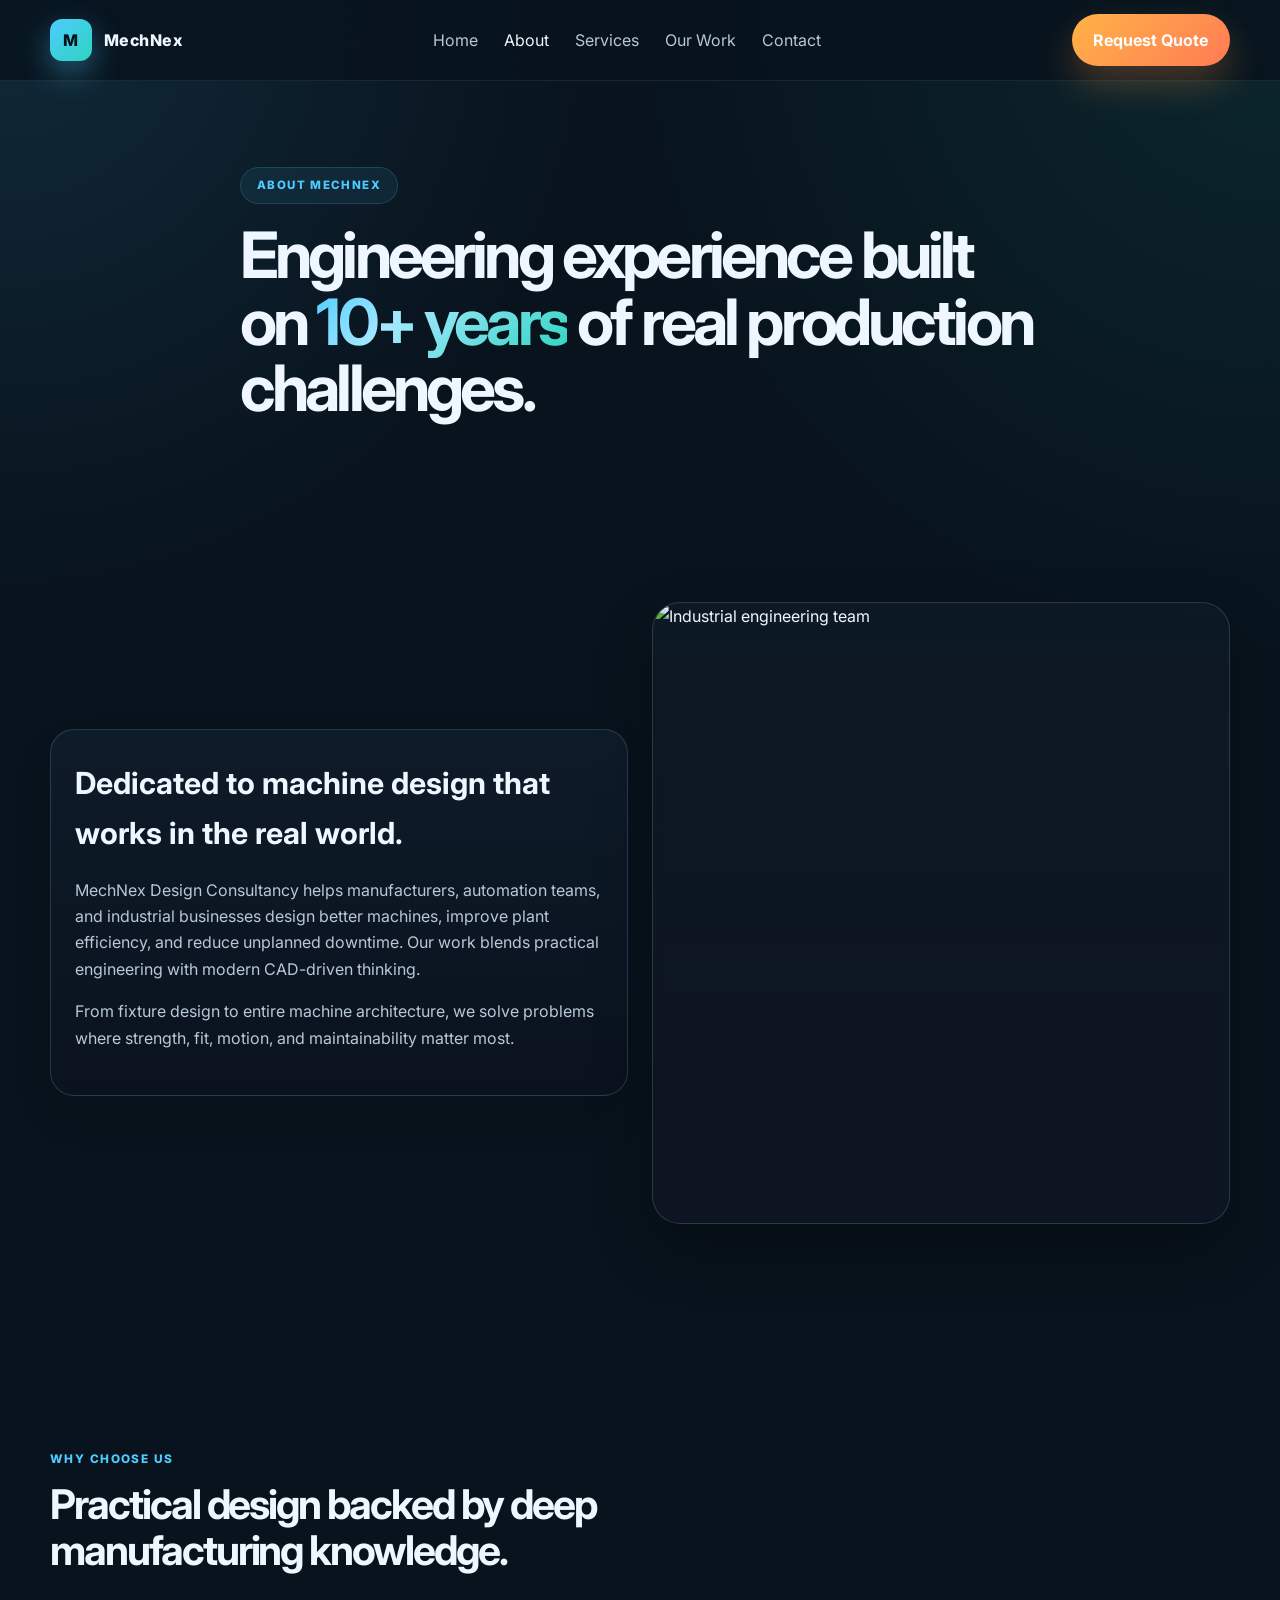
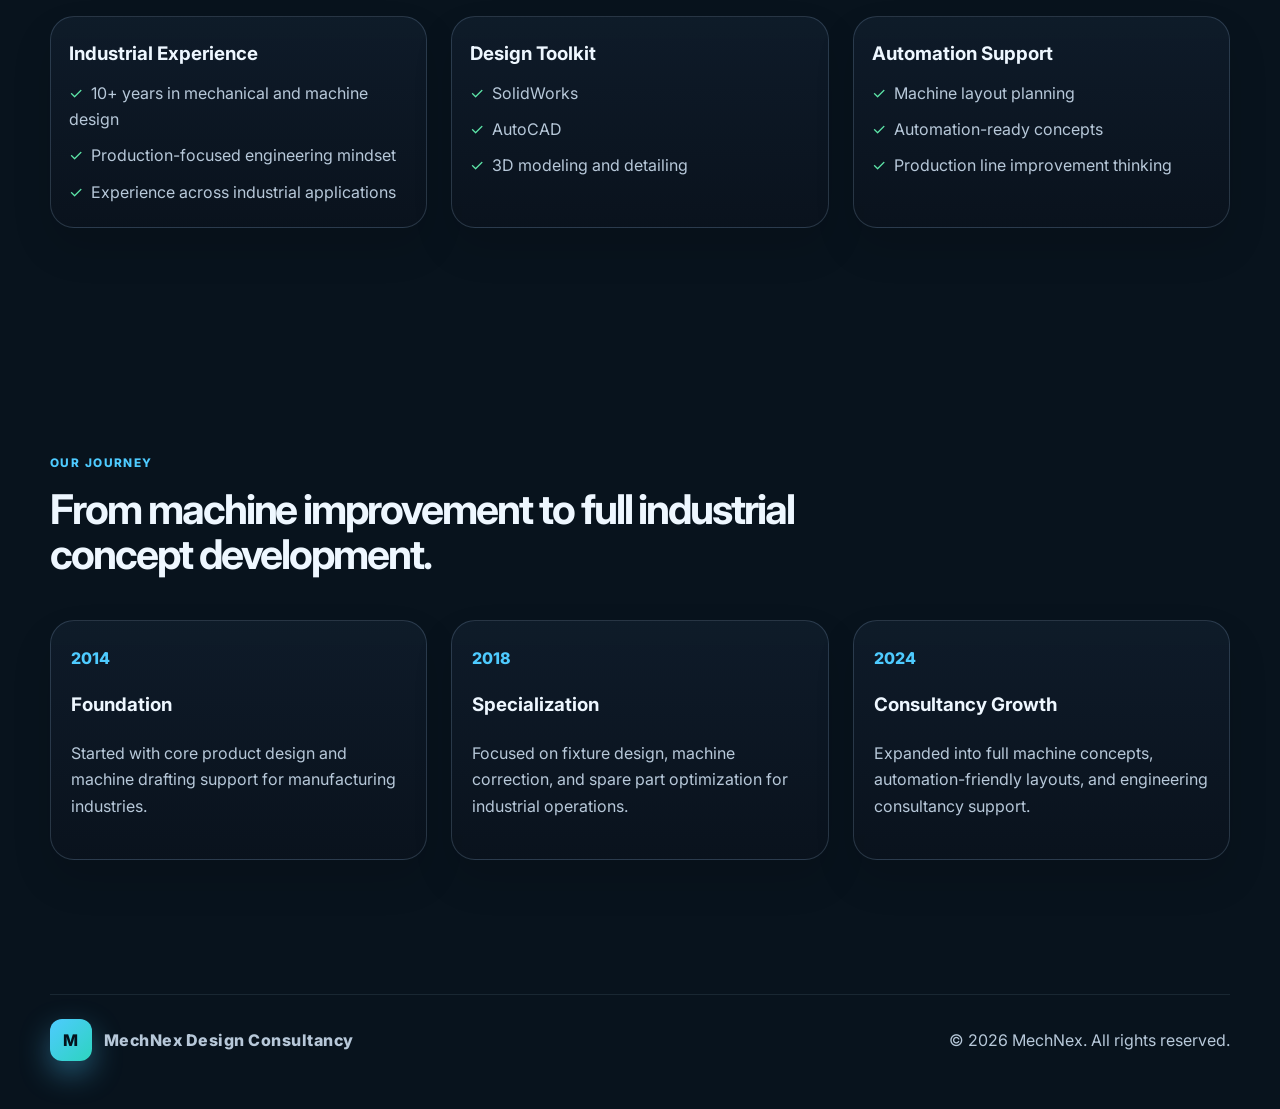
==== about.html @ a7bc13c5 "initial website" ====
<!DOCTYPE html>
<html lang="en">
  <head>
    <meta charset="UTF-8" />
    <meta name="viewport" content="width=device-width, initial-scale=1.0" />
    <title>About | MechNex Design Consultancy</title>
    <meta name="description" content="Learn more about MechNex Design Consultancy, our 10+ years of experience, and our machine design expertise." />
    <link rel="preconnect" href="https://fonts.googleapis.com" />
    <link rel="preconnect" href="https://fonts.gstatic.com" crossorigin />
    <link href="https://fonts.googleapis.com/css2?family=Inter:wght@400;500;600;700;800;900&display=swap" rel="stylesheet" />
    <link rel="stylesheet" href="style.css" />
  </head>
  <body>
    <header class="topbar">
      <div class="container navbar">
        <a href="index.html" class="brand" aria-label="MechNex home">
          <span class="brand-mark">M</span>
          <span>MechNex</span>
        </a>

        <button class="mobile-toggle" aria-label="Toggle menu">☰</button>

        <nav aria-label="Main navigation">
          <ul class="nav-links">
            <li><a href="index.html">Home</a></li>
            <li><a href="about.html" class="active">About</a></li>
            <li><a href="services.html">Services</a></li>
            <li><a href="work.html">Our Work</a></li>
            <li><a href="contact.html">Contact</a></li>
          </ul>
        </nav>

        <a href="contact.html" class="nav-btn">Request Quote</a>
      </div>
    </header>

    <main>
      <section class="page-hero">
        <div class="container page-title reveal">
          <span class="eyebrow">About MechNex</span>
          <h1>Engineering experience built on <span class="gradient-text">10+ years</span> of real production challenges.</h1>
        </div>
      </section>

      <section class="section">
        <div class="container about-grid reveal">
          <div class="about-card">
            <h3>Dedicated to machine design that works in the real world.</h3>
            <p>
              MechNex Design Consultancy helps manufacturers, automation teams, and industrial businesses design better machines,
              improve plant efficiency, and reduce unplanned downtime. Our work blends practical engineering with modern CAD-driven thinking.
            </p>
            <p>
              From fixture design to entire machine architecture, we solve problems where strength, fit, motion, and maintainability matter most.
            </p>
          </div>

          <div class="image-frame">
            <img src="https://images.unsplash.com/photo-1581092580497-e0d23cbdf1dc?auto=format&fit=crop&w=1200&q=80" alt="Industrial engineering team" />
          </div>
        </div>
      </section>

      <section class="section">
        <div class="container">
          <div class="section-head reveal">
            <span class="section-kicker">Why Choose Us</span>
            <h2>Practical design backed by deep manufacturing knowledge.</h2>
          </div>

          <div class="value-grid reveal">
            <div class="value-card">
              <h3>Industrial Experience</h3>
              <ul class="value-list">
                <li>10+ years in mechanical and machine design</li>
                <li>Production-focused engineering mindset</li>
                <li>Experience across industrial applications</li>
              </ul>
            </div>

            <div class="value-card">
              <h3>Design Toolkit</h3>
              <ul class="value-list">
                <li>SolidWorks</li>
                <li>AutoCAD</li>
                <li>3D modeling and detailing</li>
              </ul>
            </div>

            <div class="value-card">
              <h3>Automation Support</h3>
              <ul class="value-list">
                <li>Machine layout planning</li>
                <li>Automation-ready concepts</li>
                <li>Production line improvement thinking</li>
              </ul>
            </div>
          </div>
        </div>
      </section>

      <section class="section">
        <div class="container">
          <div class="section-head reveal">
            <span class="section-kicker">Our Journey</span>
            <h2>From machine improvement to full industrial concept development.</h2>
          </div>

          <div class="timeline-grid reveal">
            <div class="timeline-item">
              <div class="timeline-year">2014</div>
              <h3>Foundation</h3>
              <p>Started with core product design and machine drafting support for manufacturing industries.</p>
            </div>

            <div class="timeline-item">
              <div class="timeline-year">2018</div>
              <h3>Specialization</h3>
              <p>Focused on fixture design, machine correction, and spare part optimization for industrial operations.</p>
            </div>

            <div class="timeline-item">
              <div class="timeline-year">2024</div>
              <h3>Consultancy Growth</h3>
              <p>Expanded into full machine concepts, automation-friendly layouts, and engineering consultancy support.</p>
            </div>
          </div>
        </div>
      </section>
    </main>

    <footer>
      <div class="container footer-row">
        <div class="brand">
          <span class="brand-mark">M</span>
          <span>MechNex Design Consultancy</span>
        </div>
        <div>© <span id="year"></span> MechNex. All rights reserved.</div>
      </div>
    </footer>

    <script src="script.js"></script>
  </body>
</html>
---- style.css ----
:root {
  --bg: #08131d;
  --bg-2: #0d1a29;
  --panel: #0f2236;
  --panel-soft: #10263d;
  --card: rgba(15, 29, 42, 0.9);
  --white: #eef7ff;
  --muted: #b7c8d9;
  --line: rgba(146, 176, 207, 0.22);
  --primary: #4ecbff;
  --primary-2: #2dd4bf;
  --accent: #ffb347;
  --accent-2: #ff7b54;
  --success: #5ee7a9;
  --shadow: 0 26px 60px rgba(0, 0, 0, 0.30);
}

* { box-sizing: border-box; }

html { scroll-behavior: smooth; }

body {
  margin: 0;
  font-family: "Inter", sans-serif;
  background:
    radial-gradient(circle at left top, rgba(78, 203, 255, 0.12), transparent 20%),
    radial-gradient(circle at right top, rgba(45, 212, 191, 0.10), transparent 22%),
    var(--bg);
  color: var(--white);
  line-height: 1.65;
}

a { text-decoration: none; color: inherit; }
img { display: block; max-width: 100%; }
button, input, textarea, select { font: inherit; }

.container {
  width: min(1180px, calc(100% - 30px));
  margin: 0 auto;
}

.topbar {
  position: sticky;
  top: 0;
  z-index: 100;
  background: rgba(8, 19, 29, 0.82);
  backdrop-filter: blur(18px);
  border-bottom: 1px solid rgba(158, 178, 205, 0.12);
}

.navbar {
  display: flex;
  align-items: center;
  justify-content: space-between;
  min-height: 80px;
  gap: 20px;
}

.brand {
  display: flex;
  align-items: center;
  gap: 12px;
  font-weight: 800;
  letter-spacing: 0.03em;
}

.brand-mark {
  width: 42px;
  height: 42px;
  border-radius: 12px;
  display: grid;
  place-items: center;
  background: linear-gradient(135deg, var(--primary), var(--primary-2));
  color: #04131d;
  box-shadow: 0 12px 30px rgba(78, 203, 255, 0.38);
}

.nav-links {
  display: flex;
  align-items: center;
  gap: 26px;
  list-style: none;
  margin: 0;
  padding: 0;
  color: var(--muted);
}

.nav-links a {
  transition: color 0.2s ease;
}

.nav-links a:hover,
.nav-links a.active {
  color: var(--white);
}

.nav-btn,
.primary-btn,
.secondary-btn,
.small-btn,
.submit-btn {
  display: inline-flex;
  align-items: center;
  justify-content: center;
  gap: 8px;
  border-radius: 999px;
  font-weight: 700;
  transition: transform 0.2s ease, box-shadow 0.2s ease;
}

.nav-btn,
.primary-btn {
  background: linear-gradient(135deg, var(--accent), var(--accent-2));
  color: #fff;
  padding: 0.82rem 1.35rem;
  box-shadow: 0 18px 36px rgba(255, 149, 71, 0.26);
}

.secondary-btn,
.small-btn {
  background: rgba(255, 255, 255, 0.03);
  border: 1px solid rgba(146, 176, 207, 0.22);
  color: var(--white);
  padding: 0.82rem 1.35rem;
}

.primary-btn:hover, .secondary-btn:hover, .small-btn:hover, .nav-btn:hover, .submit-btn:hover {
  transform: translateY(-2px);
}

.mobile-toggle {
  display: none;
  background: transparent;
  border: 1px solid var(--line);
  color: var(--white);
  width: 42px;
  height: 42px;
  border-radius: 10px;
  cursor: pointer;
}

.section {
  padding: 110px 0;
}

.hero {
  padding: 90px 0 80px;
}

.hero-grid {
  display: grid;
  grid-template-columns: 1.1fr 0.9fr;
  align-items: center;
  gap: 42px;
}

.eyebrow {
  display: inline-flex;
  align-items: center;
  padding: 8px 16px;
  border-radius: 999px;
  color: var(--primary);
  background: rgba(78, 203, 255, 0.08);
  border: 1px solid rgba(78, 203, 255, 0.18);
  font-size: 0.72rem;
  letter-spacing: 0.12em;
  font-weight: 800;
  text-transform: uppercase;
}

h1 {
  margin: 18px 0 20px;
  font-size: clamp(2.8rem, 5vw, 5.1rem);
  line-height: 1.04;
  letter-spacing: -0.06em;
}

.gradient-text {
  background: linear-gradient(135deg, var(--primary), #a3e8ff 35%, var(--primary-2));
  -webkit-background-clip: text;
  background-clip: text;
  color: transparent;
}

.hero-copy p,
.section-head p,
.service-card p,
.feature-card p,
.info-card p,
.project-card p,
.process-card p,
.contact-item span,
.contact-item a,
.stat-card span,
.blog-card p,
.check-list li,
.list-card li,
.timeline-item p,
.about-card p,
.capability-item p,
.value-list li {
  color: var(--muted);
}

.hero-actions {
  display: flex;
  flex-wrap: wrap;
  gap: 14px;
  margin-top: 28px;
}

.hero-meta {
  display: flex;
  flex-wrap: wrap;
  gap: 28px;
  margin-top: 32px;
}

.meta-item strong {
  display: block;
  color: var(--white);
  font-size: 1.3rem;
  margin-bottom: 5px;
}

.hero-visual {
  position: relative;
}

.image-frame {
  position: relative;
  overflow: hidden;
  border: 1px solid var(--line);
  border-radius: 28px;
  background: linear-gradient(180deg, rgba(18, 30, 42, 0.5), rgba(15, 21, 35, 0.8));
  box-shadow: var(--shadow);
}

.image-frame img {
  width: 100%;
  min-height: 620px;
  object-fit: cover;
}

.floating-badge {
  position: absolute;
  padding: 16px 18px;
  background: rgba(15, 27, 38, 0.9);
  border: 1px solid rgba(146, 176, 207, 0.18);
  border-radius: 18px;
  box-shadow: var(--shadow);
  backdrop-filter: blur(16px);
}

.floating-badge.one {
  left: -24px;
  bottom: 35px;
}

.floating-badge.two {
  top: 28px;
  right: -18px;
}

.floating-badge strong {
  display: block;
  margin-bottom: 4px;
  font-size: 1.12rem;
}

.tag-list {
  display: flex;
  flex-wrap: wrap;
  gap: 8px;
  margin-top: 10px;
}

.tag-list span {
  border: 1px solid rgba(78, 203, 255, 0.18);
  background: rgba(78, 203, 255, 0.06);
  color: var(--primary);
  padding: 6px 9px;
  border-radius: 999px;
  font-size: 0.7rem;
  font-weight: 700;
}

.section-head {
  max-width: 760px;
  margin-bottom: 42px;
}

.section-kicker {
  color: var(--primary);
  font-size: 0.74rem;
  font-weight: 800;
  letter-spacing: 0.12em;
  text-transform: uppercase;
}

h2 {
  margin: 12px 0 0;
  font-size: clamp(2.05rem, 3.2vw, 3.1rem);
  line-height: 1.12;
  letter-spacing: -0.05em;
}

.service-grid,
.project-grid,
.stats-grid,
.capability-grid,
.process-grid,
.value-grid,
.contact-grid,
.about-grid,
.timeline-grid,
.blog-grid {
  display: grid;
  gap: 24px;
}

.service-grid {
  grid-template-columns: repeat(3, minmax(0, 1fr));
}

.service-card,
.feature-card,
.project-card,
.stat-card,
.process-card,
.about-card,
.blog-card,
.info-card,
.value-card,
.capability-item,
.contact-card,
.contact-form,
.timeline-item {
  background: linear-gradient(180deg, rgba(15, 28, 42, 0.95), rgba(10, 19, 29, 0.97));
  border: 1px solid var(--line);
  border-radius: 24px;
  box-shadow: 0 20px 40px rgba(1, 5, 12, 0.12);
}

.service-card {
  padding: 28px 24px;
  position: relative;
  overflow: hidden;
}

.service-card::before {
  content: "";
  position: absolute;
  inset: 0 0 auto 0;
  height: 2px;
  background: linear-gradient(90deg, var(--primary), transparent);
}

.service-icon {
  width: 60px;
  height: 60px;
  border-radius: 16px;
  display: grid;
  place-items: center;
  margin-bottom: 18px;
  background: linear-gradient(135deg, rgba(78, 203, 255, 0.14), rgba(45, 212, 191, 0.12));
  border: 1px solid rgba(78, 203, 255, 0.18);
  font-size: 1.5rem;
}

.service-card h3 {
  margin: 0 0 12px;
  font-size: 1.55rem;
}

.service-card ul,
.list-card,
.value-list,
.contact-list,
.check-list {
  list-style: none;
  padding: 0;
  margin: 0;
  display: grid;
  gap: 10px;
}

.service-card li::before,
.list-card li::before,
.value-list li::before,
.check-list li::before {
  content: "✓";
  margin-right: 8px;
  color: var(--success);
}

.capability-band {
  margin-top: 30px;
  border: 1px solid var(--line);
  border-radius: 26px;
  background: linear-gradient(135deg, rgba(19, 35, 52, 0.9), rgba(13, 23, 38, 0.9));
  padding: 28px;
}

.capability-inner {
  display: flex;
  justify-content: space-between;
  align-items: center;
  gap: 20px;
  flex-wrap: wrap;
}

.capability-inner p {
  max-width: 720px;
  margin: 0;
  color: var(--muted);
}

.project-grid {
  grid-template-columns: repeat(3, minmax(0, 1fr));
}

.project-card {
  overflow: hidden;
}

.project-card img {
  width: 100%;
  height: 240px;
  object-fit: cover;
}

.project-card-body {
  padding: 22px 22px 24px;
}

.project-card h3 {
  margin: 0 0 10px;
  font-size: 1.4rem;
}

.stats-grid {
  grid-template-columns: repeat(4, minmax(0, 1fr));
  margin-top: 24px;
}

.stat-card {
  padding: 28px 20px;
  text-align: center;
}

.stat-card strong {
  display: block;
  font-size: clamp(2rem, 3vw, 2.8rem);
  margin-bottom: 8px;
}

.capability-grid {
  grid-template-columns: repeat(4, minmax(0, 1fr));
}

.capability-item {
  padding: 24px 20px;
}

.capability-item .tool-icon {
  width: 56px;
  height: 56px;
  border-radius: 14px;
  display: grid;
  place-items: center;
  margin-bottom: 16px;
  background: linear-gradient(135deg, rgba(78, 203, 255, 0.14), rgba(45, 212, 191, 0.12));
  border: 1px solid rgba(78, 203, 255, 0.18);
  font-size: 1.4rem;
}

.capability-item h3 {
  margin: 0 0 8px;
  font-size: 1.2rem;
}

.process-grid {
  grid-template-columns: repeat(4, minmax(0, 1fr));
}

.process-card {
  padding: 24px 20px;
}

.process-no {
  width: 42px;
  height: 42px;
  display: grid;
  place-items: center;
  margin-bottom: 12px;
  border-radius: 12px;
  background: rgba(78, 203, 255, 0.08);
  color: var(--primary);
  font-weight: 800;
}

.process-card h3 {
  margin: 0 0 10px;
}

.about-grid {
  grid-template-columns: 1fr 1fr;
  align-items: center;
}

.about-card {
  padding: 28px 24px;
}

.about-card h3 {
  margin-top: 0;
  margin-bottom: 18px;
  font-size: 1.9rem;
}

.value-grid {
  grid-template-columns: repeat(3, minmax(0, 1fr));
  margin-top: 30px;
}

.value-card {
  padding: 22px 18px;
}

.value-card h3 {
  margin: 0 0 10px;
}

.timeline-grid {
  grid-template-columns: repeat(3, minmax(0, 1fr));
}

.timeline-item {
  padding: 24px 20px;
}

.timeline-year {
  color: var(--primary);
  font-weight: 800;
  margin-bottom: 10px;
}

.contact-grid {
  grid-template-columns: 0.9fr 1.1fr;
  gap: 26px;
}

.contact-card {
  padding: 28px 22px;
}

.contact-card h3,
.contact-form h3 {
  margin-top: 0;
  margin-bottom: 16px;
  font-size: 1.85rem;
}

.contact-item {
  padding: 14px 0;
  border-bottom: 1px solid rgba(146, 176, 207, 0.12);
}

.contact-item:last-child {
  border-bottom: 0;
}

.contact-item strong {
  display: block;
  margin-bottom: 5px;
}

.contact-form {
  padding: 28px 22px;
}

.form-grid {
  display: grid;
  gap: 18px;
}

.field-row {
  display: grid;
  grid-template-columns: repeat(2, minmax(0, 1fr));
  gap: 18px;
}

.field {
  display: grid;
  gap: 8px;
}

label {
  color: var(--muted);
  font-weight: 600;
}

input,
textarea,
select {
  width: 100%;
  border: 1px solid rgba(146, 176, 207, 0.22);
  background: rgba(8, 19, 29, 0.8);
  border-radius: 14px;
  color: var(--white);
  padding: 0.95rem 1rem;
  outline: none;
}

input:focus,
textarea:focus,
select:focus {
  border-color: rgba(78, 203, 255, 0.7);
  box-shadow: 0 0 0 4px rgba(78, 203, 255, 0.06);
}

textarea {
  min-height: 160px;
  resize: vertical;
}

.voice-controls {
  display: flex;
  align-items: center;
  flex-wrap: wrap;
  gap: 10px;
}

.voice-language,
.voice-input-btn {
  min-height: 42px;
  border: 1px solid var(--line);
  border-radius: 10px;
  color: var(--white);
  background: var(--panel);
  padding: 0.55rem 0.8rem;
}

.voice-input-btn {
  cursor: pointer;
}

.voice-input-btn:disabled {
  cursor: not-allowed;
  opacity: 0.65;
}

.voice-status {
  color: var(--muted);
  font-size: 0.9rem;
}

.submit-btn {
  border: 0;
  cursor: pointer;
  width: fit-content;
}

footer {
  padding: 24px 0 48px;
  color: var(--muted);
}

.footer-row {
  display: flex;
  justify-content: space-between;
  align-items: center;
  gap: 18px;
  border-top: 1px solid rgba(146, 176, 207, 0.12);
  padding-top: 24px;
  flex-wrap: wrap;
}

.page-hero {
  padding: 86px 0 50px;
}

.page-title {
  max-width: 800px;
}

.reveal {
  opacity: 0;
  transform: translateY(22px);
  transition: opacity 0.7s ease, transform 0.7s ease;
}

.reveal.visible {
  opacity: 1;
  transform: translateY(0);
}

@media (max-width: 980px) {
  .hero-grid,
  .about-grid,
  .contact-grid,
  .solution-grid { grid-template-columns: 1fr; }
  .service-grid, .project-grid, .stats-grid, .capability-grid, .process-grid, .value-grid, .timeline-grid { grid-template-columns: repeat(2, minmax(0, 1fr)); }
}

@media (max-width: 760px) {
  .nav-links {
    position: absolute;
    top: 82px;
    left: 15px;
    right: 15px;
    display: none;
    flex-direction: column;
    align-items: flex-start;
    padding: 18px 20px;
    background: rgba(10, 18, 27, 0.96);
    border: 1px solid var(--line);
    border-radius: 18px;
  }

  .nav-links.open { display: flex; }
  .mobile-toggle { display: grid; place-items: center; }
  .service-grid, .project-grid, .stats-grid, .capability-grid, .process-grid, .value-grid, .timeline-grid, .field-row { grid-template-columns: 1fr; }
  .hero { padding-top: 60px; }
  .image-frame img { min-height: 400px; }
  .floating-badge { position: static; margin: 12px 12px 0; }
}
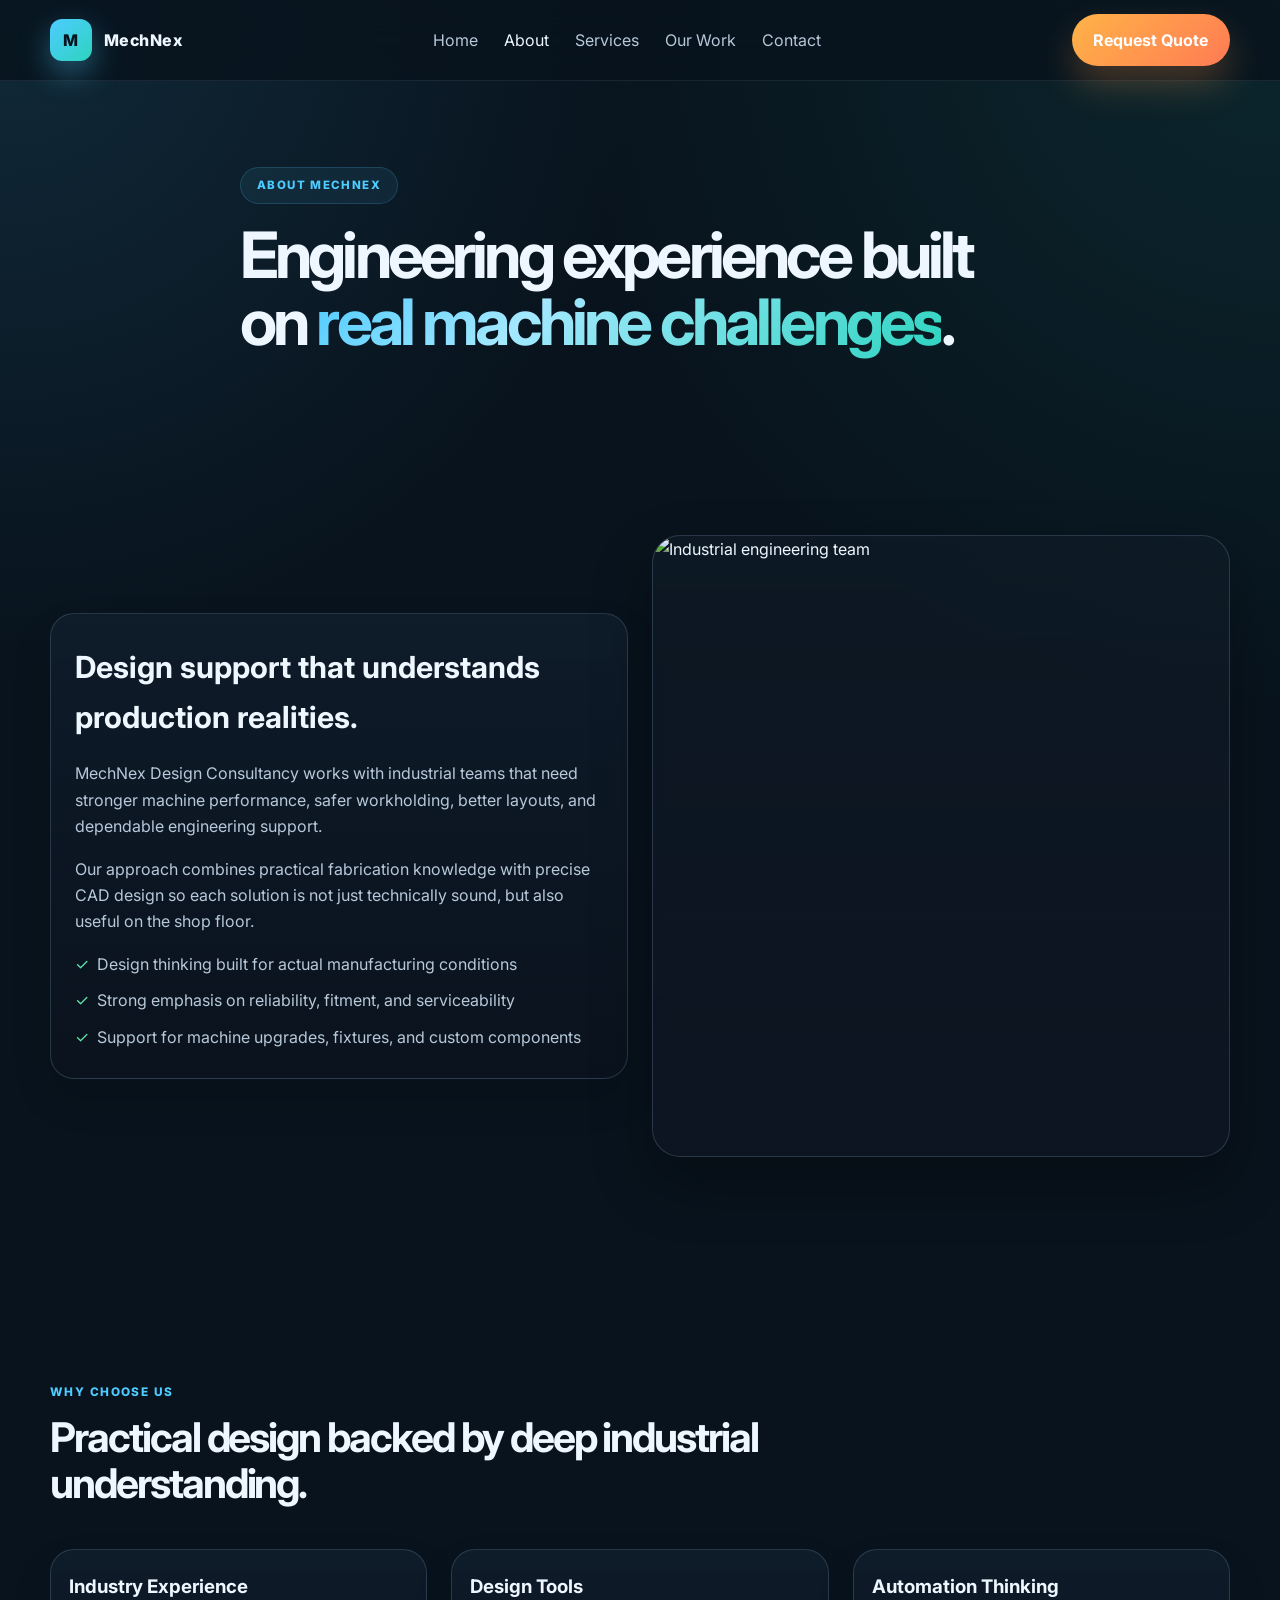
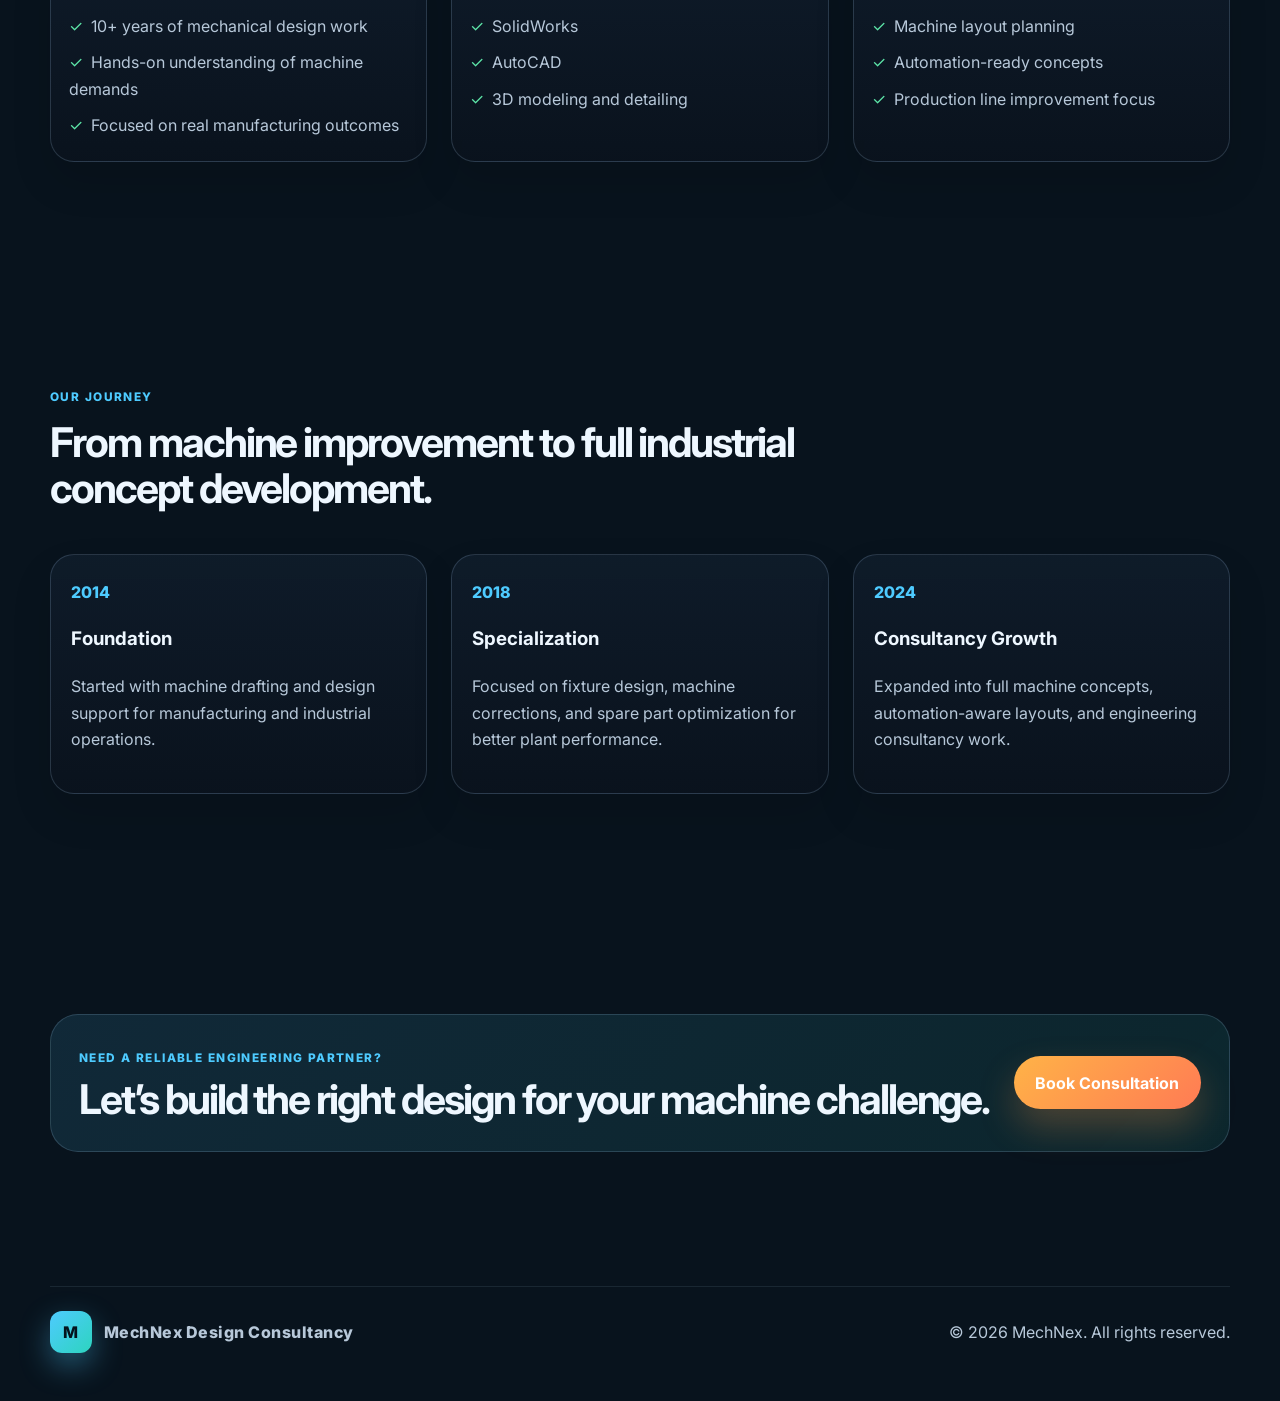
==== commit 24f8b465: "Align site pages with updated premium design" ====
--- a/about.html
+++ b/about.html
@@ -38,21 +38,25 @@
       <section class="page-hero">
         <div class="container page-title reveal">
           <span class="eyebrow">About MechNex</span>
-          <h1>Engineering experience built on <span class="gradient-text">10+ years</span> of real production challenges.</h1>
+          <h1>Engineering experience built on <span class="gradient-text">real machine challenges</span>.</h1>
         </div>
       </section>
 
       <section class="section">
         <div class="container about-grid reveal">
           <div class="about-card">
-            <h3>Dedicated to machine design that works in the real world.</h3>
+            <h3>Design support that understands production realities.</h3>
             <p>
-              MechNex Design Consultancy helps manufacturers, automation teams, and industrial businesses design better machines,
-              improve plant efficiency, and reduce unplanned downtime. Our work blends practical engineering with modern CAD-driven thinking.
+              MechNex Design Consultancy works with industrial teams that need stronger machine performance, safer workholding, better layouts, and dependable engineering support.
             </p>
             <p>
-              From fixture design to entire machine architecture, we solve problems where strength, fit, motion, and maintainability matter most.
+              Our approach combines practical fabrication knowledge with precise CAD design so each solution is not just technically sound, but also useful on the shop floor.
             </p>
+            <ul class="check-list">
+              <li>Design thinking built for actual manufacturing conditions</li>
+              <li>Strong emphasis on reliability, fitment, and serviceability</li>
+              <li>Support for machine upgrades, fixtures, and custom components</li>
+            </ul>
           </div>
 
           <div class="image-frame">
@@ -64,22 +68,22 @@
       <section class="section">
         <div class="container">
           <div class="section-head reveal">
-            <span class="section-kicker">Why Choose Us</span>
-            <h2>Practical design backed by deep manufacturing knowledge.</h2>
+            <span class="section-kicker">Why choose us</span>
+            <h2>Practical design backed by deep industrial understanding.</h2>
           </div>
 
           <div class="value-grid reveal">
             <div class="value-card">
-              <h3>Industrial Experience</h3>
+              <h3>Industry Experience</h3>
               <ul class="value-list">
-                <li>10+ years in mechanical and machine design</li>
-                <li>Production-focused engineering mindset</li>
-                <li>Experience across industrial applications</li>
+                <li>10+ years of mechanical design work</li>
+                <li>Hands-on understanding of machine demands</li>
+                <li>Focused on real manufacturing outcomes</li>
               </ul>
             </div>
 
             <div class="value-card">
-              <h3>Design Toolkit</h3>
+              <h3>Design Tools</h3>
               <ul class="value-list">
                 <li>SolidWorks</li>
                 <li>AutoCAD</li>
@@ -88,11 +92,11 @@
             </div>
 
             <div class="value-card">
-              <h3>Automation Support</h3>
+              <h3>Automation Thinking</h3>
               <ul class="value-list">
                 <li>Machine layout planning</li>
                 <li>Automation-ready concepts</li>
-                <li>Production line improvement thinking</li>
+                <li>Production line improvement focus</li>
               </ul>
             </div>
           </div>
@@ -102,7 +106,7 @@
       <section class="section">
         <div class="container">
           <div class="section-head reveal">
-            <span class="section-kicker">Our Journey</span>
+            <span class="section-kicker">Our journey</span>
             <h2>From machine improvement to full industrial concept development.</h2>
           </div>
 
@@ -110,20 +114,32 @@
             <div class="timeline-item">
               <div class="timeline-year">2014</div>
               <h3>Foundation</h3>
-              <p>Started with core product design and machine drafting support for manufacturing industries.</p>
+              <p>Started with machine drafting and design support for manufacturing and industrial operations.</p>
             </div>
 
             <div class="timeline-item">
               <div class="timeline-year">2018</div>
               <h3>Specialization</h3>
-              <p>Focused on fixture design, machine correction, and spare part optimization for industrial operations.</p>
+              <p>Focused on fixture design, machine corrections, and spare part optimization for better plant performance.</p>
             </div>
 
             <div class="timeline-item">
               <div class="timeline-year">2024</div>
               <h3>Consultancy Growth</h3>
-              <p>Expanded into full machine concepts, automation-friendly layouts, and engineering consultancy support.</p>
+              <p>Expanded into full machine concepts, automation-aware layouts, and engineering consultancy work.</p>
             </div>
+          </div>
+        </div>
+      </section>
+
+      <section class="section">
+        <div class="container">
+          <div class="cta-banner reveal">
+            <div>
+              <span class="section-kicker">Need a reliable engineering partner?</span>
+              <h2>Let’s build the right design for your machine challenge.</h2>
+            </div>
+            <a href="contact.html" class="primary-btn">Book Consultation</a>
           </div>
         </div>
       </section>
--- a/style.css
+++ b/style.css
@@ -17,7 +17,10 @@
 
 * { box-sizing: border-box; }
 
-html { scroll-behavior: smooth; }
+html {
+  scroll-behavior: smooth;
+  font-size: 16px;
+}
 
 body {
   margin: 0;
@@ -28,6 +31,8 @@
     var(--bg);
   color: var(--white);
   line-height: 1.65;
+  -webkit-text-size-adjust: 100%;
+  text-size-adjust: 100%;
 }
 
 a { text-decoration: none; color: inherit; }
@@ -416,6 +421,90 @@
   color: var(--muted);
 }
 
+.benefit-grid,
+.testimonial-grid {
+  display: grid;
+  grid-template-columns: repeat(3, minmax(0, 1fr));
+  gap: 22px;
+}
+
+.benefit-card,
+.testimonial-card {
+  background: linear-gradient(180deg, rgba(15, 28, 42, 0.95), rgba(9, 17, 27, 0.97));
+  border: 1px solid var(--line);
+  border-radius: 24px;
+  padding: 26px 22px;
+  box-shadow: 0 18px 34px rgba(1, 5, 12, 0.12);
+}
+
+.benefit-icon {
+  width: 56px;
+  height: 56px;
+  border-radius: 16px;
+  display: grid;
+  place-items: center;
+  background: linear-gradient(135deg, rgba(78, 203, 255, 0.12), rgba(45, 212, 191, 0.12));
+  border: 1px solid rgba(78, 203, 255, 0.18);
+  font-size: 1.6rem;
+  margin-bottom: 16px;
+}
+
+.benefit-card h3,
+.testimonial-card strong {
+  margin: 0 0 10px;
+}
+
+.feature-showcase {
+  display: grid;
+  grid-template-columns: 1.05fr 0.95fr;
+  align-items: center;
+  gap: 28px;
+  background: linear-gradient(180deg, rgba(15, 28, 42, 0.95), rgba(9, 17, 27, 0.97));
+  border: 1px solid var(--line);
+  border-radius: 30px;
+  padding: 24px;
+}
+
+.feature-copy {
+  padding: 8px 10px;
+}
+
+.feature-copy .check-list {
+  margin: 20px 0 26px;
+}
+
+.large-frame img {
+  min-height: 420px;
+  object-fit: cover;
+}
+
+.stars {
+  color: #ffca45;
+  letter-spacing: 0.12em;
+  margin-bottom: 12px;
+}
+
+.testimonial-card p {
+  color: var(--muted);
+  margin: 0 0 14px;
+}
+
+.cta-banner {
+  display: flex;
+  justify-content: space-between;
+  align-items: center;
+  gap: 18px;
+  padding: 28px 28px;
+  border-radius: 28px;
+  background: linear-gradient(135deg, rgba(78, 203, 255, 0.12), rgba(45, 212, 191, 0.10));
+  border: 1px solid var(--line);
+}
+
+.cta-banner h2 {
+  margin-top: 8px;
+  margin-bottom: 0;
+}
+
 .project-grid {
   grid-template-columns: repeat(3, minmax(0, 1fr));
 }
@@ -700,11 +789,15 @@
   .hero-grid,
   .about-grid,
   .contact-grid,
+  .feature-showcase,
   .solution-grid { grid-template-columns: 1fr; }
-  .service-grid, .project-grid, .stats-grid, .capability-grid, .process-grid, .value-grid, .timeline-grid { grid-template-columns: repeat(2, minmax(0, 1fr)); }
+  .service-grid, .project-grid, .stats-grid, .capability-grid, .process-grid, .value-grid, .timeline-grid, .benefit-grid, .testimonial-grid { grid-template-columns: repeat(2, minmax(0, 1fr)); }
 }
 
 @media (max-width: 760px) {
+  html { font-size: 15px; }
+  .container { width: min(100% - 18px, 100%); }
+
   .nav-links {
     position: absolute;
     top: 82px;
@@ -719,10 +812,51 @@
     border-radius: 18px;
   }
 
+  .nav-btn { display: none; }
   .nav-links.open { display: flex; }
   .mobile-toggle { display: grid; place-items: center; }
-  .service-grid, .project-grid, .stats-grid, .capability-grid, .process-grid, .value-grid, .timeline-grid, .field-row { grid-template-columns: 1fr; }
+  .service-grid, .project-grid, .stats-grid, .capability-grid, .process-grid, .value-grid, .timeline-grid, .benefit-grid, .testimonial-grid, .field-row { grid-template-columns: 1fr; }
   .hero { padding-top: 60px; }
+  .hero-grid, .about-grid, .contact-grid, .feature-showcase { grid-template-columns: 1fr; }
+  .hero-actions { flex-direction: column; }
+  .hero-actions a,
+  .primary-btn,
+  .secondary-btn,
+  .small-btn,
+  .submit-btn,
+  .cta-banner .primary-btn { width: 100%; }
   .image-frame img { min-height: 400px; }
   .floating-badge { position: static; margin: 12px 12px 0; }
-}
+  .voice-controls { align-items: stretch; }
+  .voice-language,
+  .voice-input-btn { width: 100%; }
+  .section { padding: 78px 0; }
+  .contact-card,
+  .contact-form,
+  .service-card,
+  .project-card,
+  .timeline-item,
+  .about-card,
+  .benefit-card,
+  .testimonial-card { border-radius: 18px; }
+  .feature-showcase,
+  .cta-banner {
+    padding: 18px;
+  }
+  .cta-banner { flex-direction: column; align-items: flex-start; }
+}
+
+@media (max-width: 480px) {
+  .container { width: calc(100% - 16px); }
+  .brand span:last-child { font-size: 0.95rem; }
+  h1 { font-size: clamp(2.2rem, 10vw, 3rem); }
+  h2 { font-size: clamp(1.8rem, 8vw, 2.5rem); }
+  .hero-meta { gap: 16px; }
+  .meta-item strong { font-size: 1.05rem; }
+  .section { padding: 68px 0; }
+  .hero { padding-top: 48px; }
+  .image-frame img { min-height: 300px; }
+  .navbar { min-height: 68px; }
+  .brand-mark { width: 34px; height: 34px; }
+  .floating-badge { padding: 12px 14px; }
+}
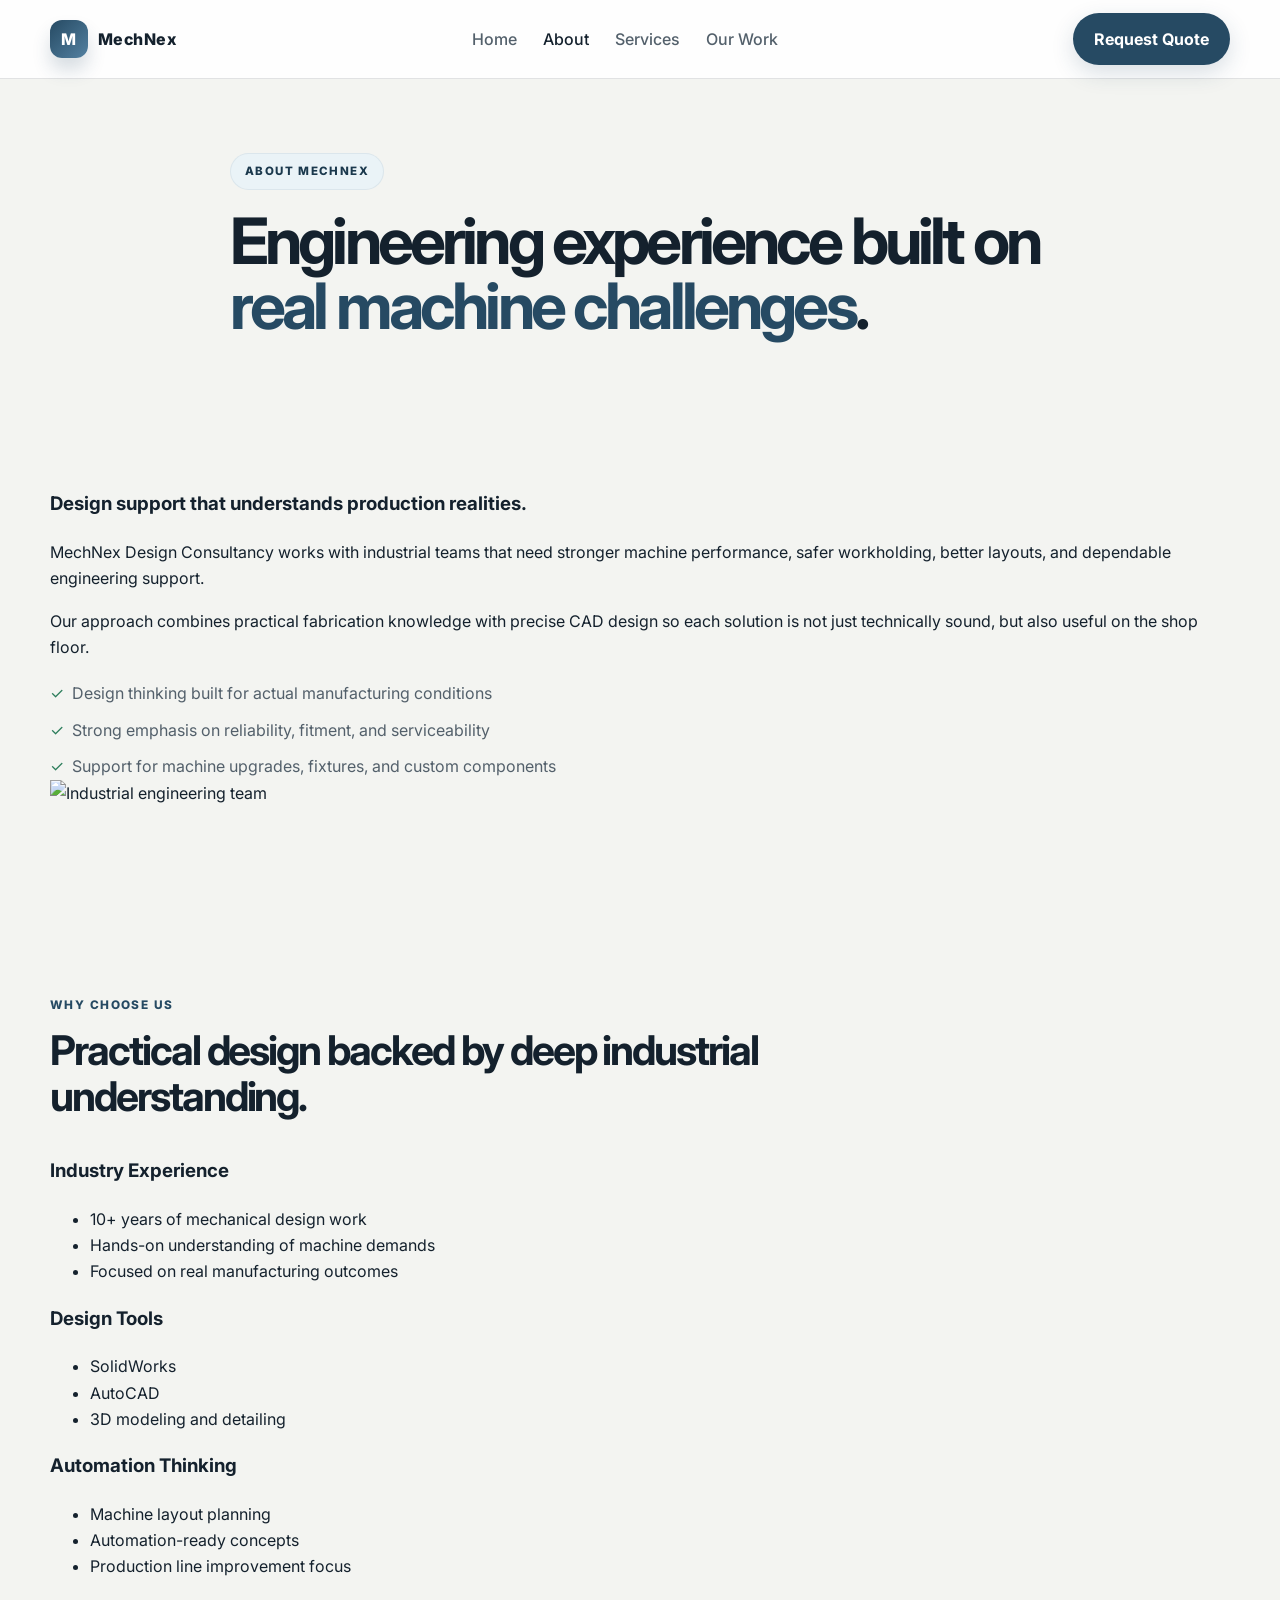
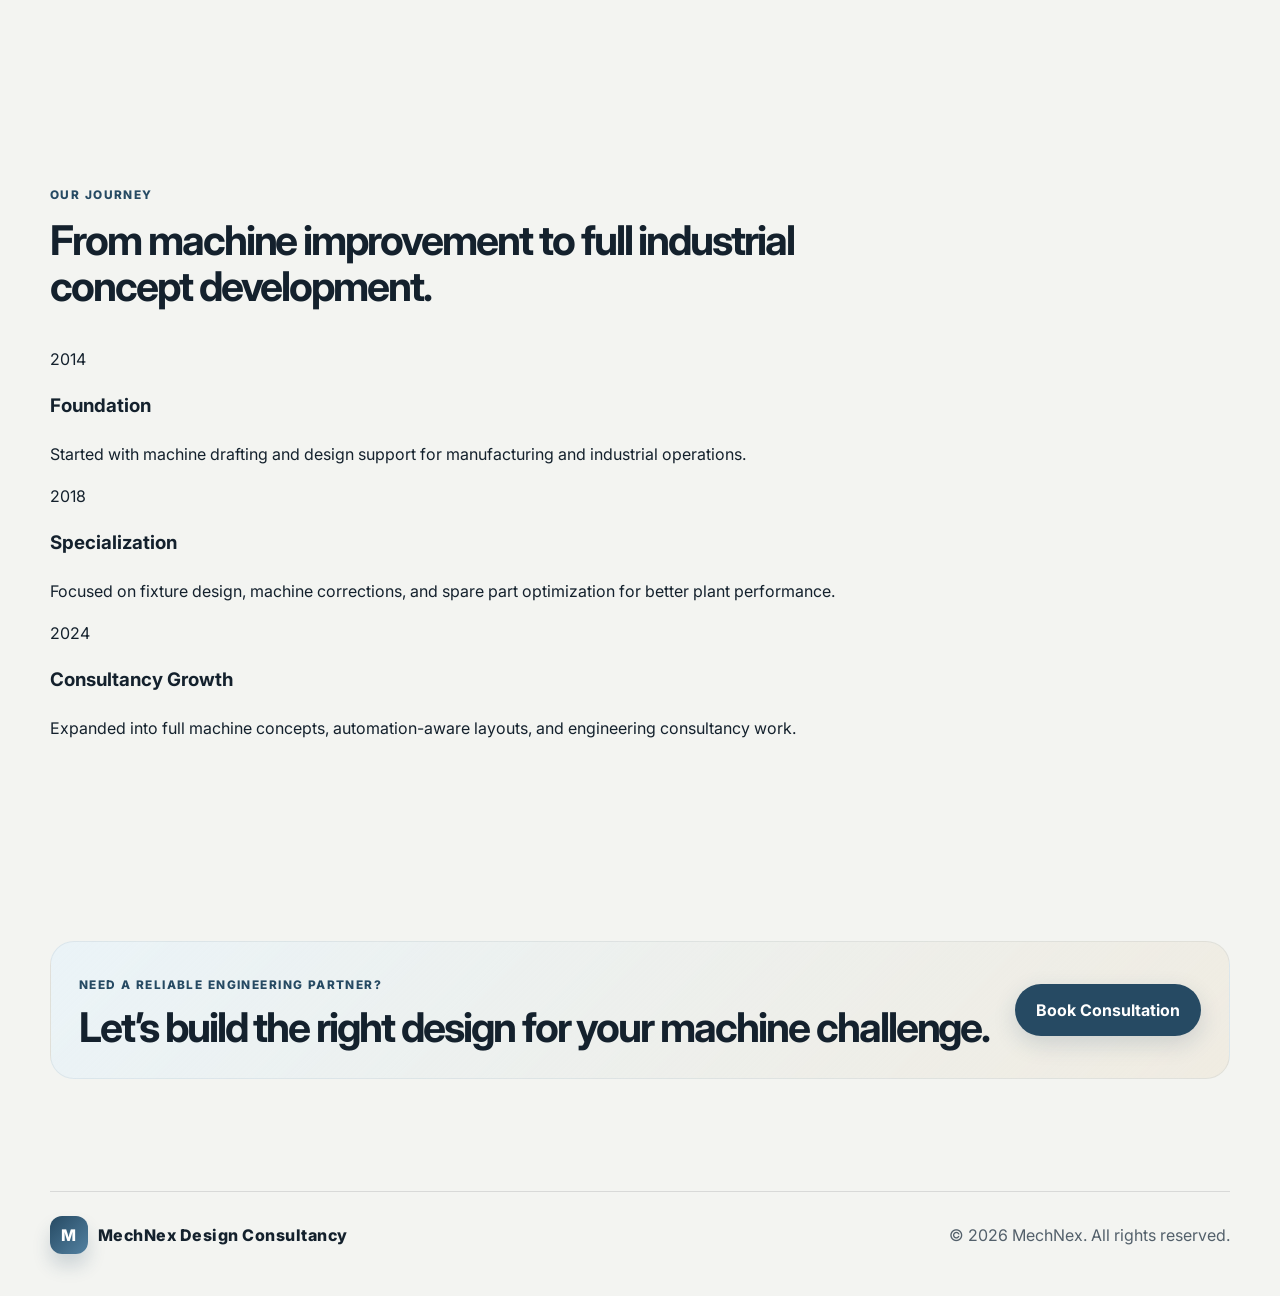
==== commit b2a13dce: "Prepare MechNex site for GitHub Pages" ====
--- a/about.html
+++ b/about.html
@@ -26,7 +26,6 @@
             <li><a href="about.html" class="active">About</a></li>
             <li><a href="services.html">Services</a></li>
             <li><a href="work.html">Our Work</a></li>
-            <li><a href="contact.html">Contact</a></li>
           </ul>
         </nav>
 
--- a/style.css
+++ b/style.css
@@ -1,18 +1,18 @@
 :root {
-  --bg: #08131d;
-  --bg-2: #0d1a29;
-  --panel: #0f2236;
-  --panel-soft: #10263d;
-  --card: rgba(15, 29, 42, 0.9);
-  --white: #eef7ff;
-  --muted: #b7c8d9;
-  --line: rgba(146, 176, 207, 0.22);
-  --primary: #4ecbff;
-  --primary-2: #2dd4bf;
-  --accent: #ffb347;
-  --accent-2: #ff7b54;
-  --success: #5ee7a9;
-  --shadow: 0 26px 60px rgba(0, 0, 0, 0.30);
+  --bg: #f3f4f1;
+  --panel: #ffffff;
+  --panel-soft: #f7f7f5;
+  --panel-strong: #edf2f4;
+  --text: #14212d;
+  --muted: #53606b;
+  --line: rgba(17, 29, 38, 0.12);
+  --primary: #264a63;
+  --primary-soft: #eaf3f7;
+  --primary-dark: #1b394d;
+  --accent: #d8a75f;
+  --accent-soft: #f4ecdf;
+  --success: #2b7d5b;
+  --shadow: 0 14px 36px rgba(16, 27, 36, 0.08);
 }
 
 * { box-sizing: border-box; }
@@ -25,11 +25,8 @@
 body {
   margin: 0;
   font-family: "Inter", sans-serif;
-  background:
-    radial-gradient(circle at left top, rgba(78, 203, 255, 0.12), transparent 20%),
-    radial-gradient(circle at right top, rgba(45, 212, 191, 0.10), transparent 22%),
-    var(--bg);
-  color: var(--white);
+  background: var(--bg);
+  color: var(--text);
   line-height: 1.65;
   -webkit-text-size-adjust: 100%;
   text-size-adjust: 100%;
@@ -48,36 +45,37 @@
   position: sticky;
   top: 0;
   z-index: 100;
-  background: rgba(8, 19, 29, 0.82);
-  backdrop-filter: blur(18px);
-  border-bottom: 1px solid rgba(158, 178, 205, 0.12);
+  background: rgba(255, 255, 255, 0.9);
+  backdrop-filter: blur(14px);
+  border-bottom: 1px solid var(--line);
 }
 
 .navbar {
   display: flex;
   align-items: center;
   justify-content: space-between;
-  min-height: 80px;
+  min-height: 78px;
   gap: 20px;
 }
 
 .brand {
   display: flex;
   align-items: center;
-  gap: 12px;
+  gap: 10px;
   font-weight: 800;
   letter-spacing: 0.03em;
+  color: var(--text);
 }
 
 .brand-mark {
-  width: 42px;
-  height: 42px;
+  width: 38px;
+  height: 38px;
   border-radius: 12px;
   display: grid;
   place-items: center;
-  background: linear-gradient(135deg, var(--primary), var(--primary-2));
-  color: #04131d;
-  box-shadow: 0 12px 30px rgba(78, 203, 255, 0.38);
+  background: linear-gradient(135deg, var(--primary), #5381a1);
+  color: #fff;
+  box-shadow: 0 12px 18px rgba(38, 74, 99, 0.18);
 }
 
 .nav-links {
@@ -92,11 +90,12 @@
 
 .nav-links a {
   transition: color 0.2s ease;
+  font-weight: 500;
 }
 
 .nav-links a:hover,
 .nav-links a.active {
-  color: var(--white);
+  color: var(--text);
 }
 
 .nav-btn,
@@ -110,23 +109,23 @@
   gap: 8px;
   border-radius: 999px;
   font-weight: 700;
-  transition: transform 0.2s ease, box-shadow 0.2s ease;
+  transition: transform 0.2s ease, box-shadow 0.2s ease, background 0.2s ease;
 }
 
 .nav-btn,
 .primary-btn {
-  background: linear-gradient(135deg, var(--accent), var(--accent-2));
+  background: var(--primary);
   color: #fff;
-  padding: 0.82rem 1.35rem;
-  box-shadow: 0 18px 36px rgba(255, 149, 71, 0.26);
+  padding: 0.8rem 1.3rem;
+  box-shadow: 0 8px 22px rgba(38, 74, 99, 0.17);
 }
 
 .secondary-btn,
 .small-btn {
-  background: rgba(255, 255, 255, 0.03);
-  border: 1px solid rgba(146, 176, 207, 0.22);
-  color: var(--white);
-  padding: 0.82rem 1.35rem;
+  background: #fff;
+  border: 1px solid var(--line);
+  color: var(--text);
+  padding: 0.8rem 1.3rem;
 }
 
 .primary-btn:hover, .secondary-btn:hover, .small-btn:hover, .nav-btn:hover, .submit-btn:hover {
@@ -137,7 +136,7 @@
   display: none;
   background: transparent;
   border: 1px solid var(--line);
-  color: var(--white);
+  color: var(--text);
   width: 42px;
   height: 42px;
   border-radius: 10px;
@@ -145,16 +144,16 @@
 }
 
 .section {
-  padding: 110px 0;
+  padding: 92px 0;
 }
 
 .hero {
-  padding: 90px 0 80px;
+  padding: 72px 0 64px;
 }
 
 .hero-grid {
   display: grid;
-  grid-template-columns: 1.1fr 0.9fr;
+  grid-template-columns: 1.08fr 0.92fr;
   align-items: center;
   gap: 42px;
 }
@@ -162,11 +161,11 @@
 .eyebrow {
   display: inline-flex;
   align-items: center;
-  padding: 8px 16px;
+  padding: 8px 14px;
   border-radius: 999px;
-  color: var(--primary);
-  background: rgba(78, 203, 255, 0.08);
-  border: 1px solid rgba(78, 203, 255, 0.18);
+  color: var(--primary-dark);
+  background: var(--primary-soft);
+  border: 1px solid rgba(38, 74, 99, 0.08);
   font-size: 0.72rem;
   letter-spacing: 0.12em;
   font-weight: 800;
@@ -174,37 +173,22 @@
 }
 
 h1 {
-  margin: 18px 0 20px;
-  font-size: clamp(2.8rem, 5vw, 5.1rem);
-  line-height: 1.04;
+  margin: 18px 0 0;
+  font-size: clamp(2.9rem, 5vw, 5rem);
+  line-height: 1.02;
   letter-spacing: -0.06em;
-}
-
-.gradient-text {
-  background: linear-gradient(135deg, var(--primary), #a3e8ff 35%, var(--primary-2));
-  -webkit-background-clip: text;
-  background-clip: text;
-  color: transparent;
-}
-
-.hero-copy p,
-.section-head p,
-.service-card p,
-.feature-card p,
-.info-card p,
-.project-card p,
-.process-card p,
-.contact-item span,
-.contact-item a,
-.stat-card span,
-.blog-card p,
-.check-list li,
-.list-card li,
-.timeline-item p,
-.about-card p,
-.capability-item p,
-.value-list li {
-  color: var(--muted);
+  color: var(--text);
+}
+
+h1 span {
+  color: var(--primary);
+}
+
+.hero-supporting {
+  max-width: 600px;
+  margin-top: 18px;
+  color: var(--muted);
+  font-size: 1.08rem;
 }
 
 .hero-actions {
@@ -214,85 +198,43 @@
   margin-top: 28px;
 }
 
-.hero-meta {
-  display: flex;
-  flex-wrap: wrap;
-  gap: 28px;
-  margin-top: 32px;
-}
-
-.meta-item strong {
-  display: block;
-  color: var(--white);
-  font-size: 1.3rem;
-  margin-bottom: 5px;
-}
-
-.hero-visual {
+.hero-panel {
   position: relative;
 }
 
-.image-frame {
-  position: relative;
+.hero-image-wrap {
   overflow: hidden;
-  border: 1px solid var(--line);
   border-radius: 28px;
-  background: linear-gradient(180deg, rgba(18, 30, 42, 0.5), rgba(15, 21, 35, 0.8));
+  border: 1px solid var(--line);
   box-shadow: var(--shadow);
-}
-
-.image-frame img {
+  background: #dfe9ee;
+}
+
+.hero-image-wrap img {
   width: 100%;
-  min-height: 620px;
+  min-height: 510px;
   object-fit: cover;
 }
 
-.floating-badge {
-  position: absolute;
-  padding: 16px 18px;
-  background: rgba(15, 27, 38, 0.9);
-  border: 1px solid rgba(146, 176, 207, 0.18);
-  border-radius: 18px;
-  box-shadow: var(--shadow);
-  backdrop-filter: blur(16px);
-}
-
-.floating-badge.one {
-  left: -24px;
-  bottom: 35px;
-}
-
-.floating-badge.two {
-  top: 28px;
-  right: -18px;
-}
-
-.floating-badge strong {
-  display: block;
-  margin-bottom: 4px;
-  font-size: 1.12rem;
-}
-
-.tag-list {
-  display: flex;
-  flex-wrap: wrap;
-  gap: 8px;
-  margin-top: 10px;
-}
-
-.tag-list span {
-  border: 1px solid rgba(78, 203, 255, 0.18);
-  background: rgba(78, 203, 255, 0.06);
-  color: var(--primary);
-  padding: 6px 9px;
-  border-radius: 999px;
-  font-size: 0.7rem;
-  font-weight: 700;
+.intro-section {
+  padding-top: 0;
+}
+
+.intro-grid {
+  display: grid;
+  grid-template-columns: 1.1fr 0.9fr;
+  gap: 30px;
+  align-items: end;
+}
+
+.intro-grid p {
+  margin: 0;
+  color: var(--muted);
 }
 
 .section-head {
   max-width: 760px;
-  margin-bottom: 42px;
+  margin-bottom: 36px;
 }
 
 .section-kicker {
@@ -305,188 +247,297 @@
 
 h2 {
   margin: 12px 0 0;
-  font-size: clamp(2.05rem, 3.2vw, 3.1rem);
+  font-size: clamp(2.1rem, 3.2vw, 3rem);
   line-height: 1.12;
   letter-spacing: -0.05em;
-}
-
-.service-grid,
-.project-grid,
-.stats-grid,
+  color: var(--text);
+}
+
 .capability-grid,
-.process-grid,
-.value-grid,
-.contact-grid,
-.about-grid,
-.timeline-grid,
-.blog-grid {
-  display: grid;
-  gap: 24px;
-}
-
-.service-grid {
+.portfolio-preview-grid,
+.why-grid {
+  display: grid;
+  gap: 22px;
+}
+
+.capability-grid {
   grid-template-columns: repeat(3, minmax(0, 1fr));
 }
 
-.service-card,
-.feature-card,
-.project-card,
-.stat-card,
-.process-card,
-.about-card,
-.blog-card,
-.info-card,
-.value-card,
-.capability-item,
-.contact-card,
-.contact-form,
-.timeline-item {
-  background: linear-gradient(180deg, rgba(15, 28, 42, 0.95), rgba(10, 19, 29, 0.97));
-  border: 1px solid var(--line);
-  border-radius: 24px;
-  box-shadow: 0 20px 40px rgba(1, 5, 12, 0.12);
-}
-
-.service-card {
-  padding: 28px 24px;
-  position: relative;
-  overflow: hidden;
-}
-
-.service-card::before {
-  content: "";
-  position: absolute;
-  inset: 0 0 auto 0;
-  height: 2px;
-  background: linear-gradient(90deg, var(--primary), transparent);
-}
-
-.service-icon {
-  width: 60px;
-  height: 60px;
+.capability-item {
+  background: var(--panel);
+  border: 1px solid var(--line);
+  border-radius: 20px;
+  padding: 24px 20px;
+  box-shadow: 0 10px 24px rgba(12, 18, 26, 0.03);
+}
+
+.tool-icon {
+  width: 52px;
+  height: 52px;
+  border-radius: 14px;
+  display: grid;
+  place-items: center;
+  margin-bottom: 16px;
+  background: var(--primary-soft);
+  border: 1px solid rgba(38, 74, 99, 0.08);
+  color: var(--primary-dark);
+  font-weight: 800;
+}
+
+.capability-item h3 {
+  margin: 0 0 8px;
+  font-size: 1.15rem;
+}
+
+.capability-item p,
+.preview-body p,
+.gallery-header p,
+.empty-state p,
+.why-list li,
+.check-list li,
+.contact-card span,
+.contact-card a,
+.contact-form label,
+.gallery-caption {
+  color: var(--muted);
+}
+
+.contact-grid {
+  display: grid;
+  grid-template-columns: minmax(240px, 0.72fr) minmax(0, 1.28fr);
+  align-items: start;
+  gap: 28px;
+}
+
+.contact-grid .contact-form {
+  width: 100%;
+  max-width: 760px;
+  justify-self: center;
+  padding: 32px;
+  background: #fff;
+  border: 1px solid var(--line);
   border-radius: 16px;
-  display: grid;
-  place-items: center;
-  margin-bottom: 18px;
-  background: linear-gradient(135deg, rgba(78, 203, 255, 0.14), rgba(45, 212, 191, 0.12));
-  border: 1px solid rgba(78, 203, 255, 0.18);
-  font-size: 1.5rem;
-}
-
-.service-card h3 {
-  margin: 0 0 12px;
-  font-size: 1.55rem;
-}
-
-.service-card ul,
-.list-card,
-.value-list,
-.contact-list,
+  box-shadow: 0 14px 34px rgba(16, 27, 36, 0.08);
+}
+
+.contact-form-header {
+  margin-bottom: 24px;
+}
+
+.contact-form-header h2 {
+  margin: 5px 0 6px;
+  font-size: 1.7rem;
+  line-height: 1.2;
+}
+
+.contact-form-header p {
+  margin: 0;
+  max-width: 54ch;
+  color: var(--muted);
+}
+
+.contact-grid .form-grid {
+  display: grid;
+  gap: 20px;
+}
+
+.contact-grid .field-row {
+  display: grid;
+  grid-template-columns: repeat(2, minmax(0, 1fr));
+  gap: 18px;
+}
+
+.contact-grid .field {
+  display: grid;
+  min-width: 0;
+  gap: 7px;
+}
+
+.contact-grid .field label {
+  color: var(--text);
+  font-size: 0.9rem;
+  font-weight: 600;
+}
+
+.contact-grid .field input,
+.contact-grid .field select,
+.contact-grid .field textarea {
+  width: 100%;
+  min-width: 0;
+  border: 1px solid rgba(17, 29, 38, 0.17);
+  border-radius: 7px;
+  padding: 12px 14px;
+  background: #f9faf9;
+  color: var(--text);
+  font-size: 0.95rem;
+  transition: border-color 0.2s ease, box-shadow 0.2s ease, background 0.2s ease;
+}
+
+.contact-grid .field input,
+.contact-grid .field select {
+  height: 50px;
+}
+
+.contact-grid .field textarea {
+  min-height: 150px;
+  resize: vertical;
+  line-height: 1.55;
+}
+
+.contact-grid .field input:focus,
+.contact-grid .field select:focus,
+.contact-grid .field textarea:focus {
+  outline: none;
+  border-color: var(--primary);
+  background: #fff;
+  box-shadow: 0 0 0 3px rgba(38, 74, 99, 0.13);
+}
+
+.contact-grid .voice-controls {
+  display: flex;
+  align-items: center;
+  flex-wrap: wrap;
+  gap: 10px;
+  margin-top: 10px;
+}
+
+.contact-grid .voice-language,
+.contact-grid .voice-input-btn {
+  min-height: 42px;
+  border: 1px solid var(--line);
+  border-radius: 7px;
+  padding: 8px 12px;
+  background: #fff;
+  color: var(--text);
+}
+
+.contact-grid .voice-input-btn {
+  cursor: pointer;
+}
+
+.contact-grid .voice-status {
+  color: var(--muted);
+  font-size: 0.85rem;
+}
+
+.contact-grid .submit-btn {
+  width: fit-content;
+  min-width: 190px;
+  border: 0;
+  border-radius: 8px;
+  padding: 0.9rem 1.4rem;
+  background: var(--primary-dark);
+  color: #fff;
+  cursor: pointer;
+}
+
+.contact-grid .submit-btn:hover {
+  background: var(--primary);
+  box-shadow: 0 8px 18px rgba(27, 57, 77, 0.2);
+}
+
+.contact-grid .submit-btn:disabled {
+  cursor: wait;
+  opacity: 0.7;
+}
+
+.highlight-panel {
+  background: linear-gradient(180deg, rgba(31, 55, 73, 0.03), rgba(31, 55, 73, 0.01));
+}
+
+.highlight-grid {
+  display: grid;
+  grid-template-columns: 1fr 1fr;
+  gap: 28px;
+  align-items: center;
+  background: #fff;
+  border: 1px solid var(--line);
+  border-radius: 28px;
+  padding: 28px;
+  box-shadow: var(--shadow);
+}
+
+.highlight-copy {
+  padding-right: 10px;
+}
+
+.highlight-photo img {
+  width: 100%;
+  min-height: 360px;
+  object-fit: cover;
+  border-radius: 20px;
+}
+
 .check-list {
   list-style: none;
   padding: 0;
-  margin: 0;
+  margin: 20px 0 0;
   display: grid;
   gap: 10px;
 }
 
-.service-card li::before,
-.list-card li::before,
-.value-list li::before,
 .check-list li::before {
   content: "✓";
   margin-right: 8px;
   color: var(--success);
 }
 
-.capability-band {
-  margin-top: 30px;
-  border: 1px solid var(--line);
-  border-radius: 26px;
-  background: linear-gradient(135deg, rgba(19, 35, 52, 0.9), rgba(13, 23, 38, 0.9));
-  padding: 28px;
-}
-
-.capability-inner {
+.portfolio-preview-grid {
+  grid-template-columns: repeat(2, minmax(0, 1fr));
+}
+
+.preview-card {
+  background: var(--panel);
+  border: 1px solid var(--line);
+  border-radius: 20px;
+  overflow: hidden;
+  box-shadow: var(--shadow);
+}
+
+.preview-image {
+  position: relative;
+  min-height: 220px;
   display: flex;
-  justify-content: space-between;
-  align-items: center;
-  gap: 20px;
-  flex-wrap: wrap;
-}
-
-.capability-inner p {
-  max-width: 720px;
+  align-items: center;
+  justify-content: center;
+  color: #fff;
+  font-weight: 700;
+  letter-spacing: 0.08em;
+  text-transform: uppercase;
+  background-size: cover;
+  background-position: center;
+}
+
+.preview-machinery {
+  background: linear-gradient(rgba(17, 27, 35, 0.48), rgba(17, 27, 35, 0.48)), url("https://images.unsplash.com/photo-1581092580497-e0d23cbdf1dc?auto=format&fit=crop&w=1200&q=80") center/cover no-repeat;
+}
+
+.preview-other {
+  background: linear-gradient(rgba(17, 27, 35, 0.5), rgba(17, 27, 35, 0.5)), url("images/machinery/WhatsApp%20Image%202026-10-09%20at%2010.07.40%20PM.jpeg") center/cover no-repeat;
+}
+
+.preview-body {
+  padding: 20px 20px 22px;
+}
+
+.preview-body h3 {
+  margin: 0 0 8px;
+  font-size: 1.5rem;
+}
+
+.why-grid {
+  grid-template-columns: 0.95fr 1.05fr;
+  align-items: center;
+  gap: 28px;
+}
+
+.why-list {
   margin: 0;
-  color: var(--muted);
-}
-
-.benefit-grid,
-.testimonial-grid {
-  display: grid;
-  grid-template-columns: repeat(3, minmax(0, 1fr));
-  gap: 22px;
-}
-
-.benefit-card,
-.testimonial-card {
-  background: linear-gradient(180deg, rgba(15, 28, 42, 0.95), rgba(9, 17, 27, 0.97));
-  border: 1px solid var(--line);
-  border-radius: 24px;
-  padding: 26px 22px;
-  box-shadow: 0 18px 34px rgba(1, 5, 12, 0.12);
-}
-
-.benefit-icon {
-  width: 56px;
-  height: 56px;
-  border-radius: 16px;
-  display: grid;
-  place-items: center;
-  background: linear-gradient(135deg, rgba(78, 203, 255, 0.12), rgba(45, 212, 191, 0.12));
-  border: 1px solid rgba(78, 203, 255, 0.18);
-  font-size: 1.6rem;
-  margin-bottom: 16px;
-}
-
-.benefit-card h3,
-.testimonial-card strong {
-  margin: 0 0 10px;
-}
-
-.feature-showcase {
-  display: grid;
-  grid-template-columns: 1.05fr 0.95fr;
-  align-items: center;
-  gap: 28px;
-  background: linear-gradient(180deg, rgba(15, 28, 42, 0.95), rgba(9, 17, 27, 0.97));
-  border: 1px solid var(--line);
-  border-radius: 30px;
-  padding: 24px;
-}
-
-.feature-copy {
-  padding: 8px 10px;
-}
-
-.feature-copy .check-list {
-  margin: 20px 0 26px;
-}
-
-.large-frame img {
-  min-height: 420px;
-  object-fit: cover;
-}
-
-.stars {
-  color: #ffca45;
-  letter-spacing: 0.12em;
-  margin-bottom: 12px;
-}
-
-.testimonial-card p {
-  color: var(--muted);
-  margin: 0 0 14px;
+  padding-left: 20px;
+  display: grid;
+  gap: 12px;
+  color: var(--muted);
 }
 
 .cta-banner {
@@ -495,9 +546,9 @@
   align-items: center;
   gap: 18px;
   padding: 28px 28px;
-  border-radius: 28px;
-  background: linear-gradient(135deg, rgba(78, 203, 255, 0.12), rgba(45, 212, 191, 0.10));
-  border: 1px solid var(--line);
+  border-radius: 24px;
+  background: linear-gradient(135deg, var(--primary-soft), rgba(216, 167, 95, 0.1));
+  border: 1px solid rgba(38, 74, 99, 0.08);
 }
 
 .cta-banner h2 {
@@ -505,254 +556,8 @@
   margin-bottom: 0;
 }
 
-.project-grid {
-  grid-template-columns: repeat(3, minmax(0, 1fr));
-}
-
-.project-card {
-  overflow: hidden;
-}
-
-.project-card img {
-  width: 100%;
-  height: 240px;
-  object-fit: cover;
-}
-
-.project-card-body {
-  padding: 22px 22px 24px;
-}
-
-.project-card h3 {
-  margin: 0 0 10px;
-  font-size: 1.4rem;
-}
-
-.stats-grid {
-  grid-template-columns: repeat(4, minmax(0, 1fr));
-  margin-top: 24px;
-}
-
-.stat-card {
-  padding: 28px 20px;
-  text-align: center;
-}
-
-.stat-card strong {
-  display: block;
-  font-size: clamp(2rem, 3vw, 2.8rem);
-  margin-bottom: 8px;
-}
-
-.capability-grid {
-  grid-template-columns: repeat(4, minmax(0, 1fr));
-}
-
-.capability-item {
-  padding: 24px 20px;
-}
-
-.capability-item .tool-icon {
-  width: 56px;
-  height: 56px;
-  border-radius: 14px;
-  display: grid;
-  place-items: center;
-  margin-bottom: 16px;
-  background: linear-gradient(135deg, rgba(78, 203, 255, 0.14), rgba(45, 212, 191, 0.12));
-  border: 1px solid rgba(78, 203, 255, 0.18);
-  font-size: 1.4rem;
-}
-
-.capability-item h3 {
-  margin: 0 0 8px;
-  font-size: 1.2rem;
-}
-
-.process-grid {
-  grid-template-columns: repeat(4, minmax(0, 1fr));
-}
-
-.process-card {
-  padding: 24px 20px;
-}
-
-.process-no {
-  width: 42px;
-  height: 42px;
-  display: grid;
-  place-items: center;
-  margin-bottom: 12px;
-  border-radius: 12px;
-  background: rgba(78, 203, 255, 0.08);
-  color: var(--primary);
-  font-weight: 800;
-}
-
-.process-card h3 {
-  margin: 0 0 10px;
-}
-
-.about-grid {
-  grid-template-columns: 1fr 1fr;
-  align-items: center;
-}
-
-.about-card {
-  padding: 28px 24px;
-}
-
-.about-card h3 {
-  margin-top: 0;
-  margin-bottom: 18px;
-  font-size: 1.9rem;
-}
-
-.value-grid {
-  grid-template-columns: repeat(3, minmax(0, 1fr));
-  margin-top: 30px;
-}
-
-.value-card {
-  padding: 22px 18px;
-}
-
-.value-card h3 {
-  margin: 0 0 10px;
-}
-
-.timeline-grid {
-  grid-template-columns: repeat(3, minmax(0, 1fr));
-}
-
-.timeline-item {
-  padding: 24px 20px;
-}
-
-.timeline-year {
-  color: var(--primary);
-  font-weight: 800;
-  margin-bottom: 10px;
-}
-
-.contact-grid {
-  grid-template-columns: 0.9fr 1.1fr;
-  gap: 26px;
-}
-
-.contact-card {
-  padding: 28px 22px;
-}
-
-.contact-card h3,
-.contact-form h3 {
-  margin-top: 0;
-  margin-bottom: 16px;
-  font-size: 1.85rem;
-}
-
-.contact-item {
-  padding: 14px 0;
-  border-bottom: 1px solid rgba(146, 176, 207, 0.12);
-}
-
-.contact-item:last-child {
-  border-bottom: 0;
-}
-
-.contact-item strong {
-  display: block;
-  margin-bottom: 5px;
-}
-
-.contact-form {
-  padding: 28px 22px;
-}
-
-.form-grid {
-  display: grid;
-  gap: 18px;
-}
-
-.field-row {
-  display: grid;
-  grid-template-columns: repeat(2, minmax(0, 1fr));
-  gap: 18px;
-}
-
-.field {
-  display: grid;
-  gap: 8px;
-}
-
-label {
-  color: var(--muted);
-  font-weight: 600;
-}
-
-input,
-textarea,
-select {
-  width: 100%;
-  border: 1px solid rgba(146, 176, 207, 0.22);
-  background: rgba(8, 19, 29, 0.8);
-  border-radius: 14px;
-  color: var(--white);
-  padding: 0.95rem 1rem;
-  outline: none;
-}
-
-input:focus,
-textarea:focus,
-select:focus {
-  border-color: rgba(78, 203, 255, 0.7);
-  box-shadow: 0 0 0 4px rgba(78, 203, 255, 0.06);
-}
-
-textarea {
-  min-height: 160px;
-  resize: vertical;
-}
-
-.voice-controls {
-  display: flex;
-  align-items: center;
-  flex-wrap: wrap;
-  gap: 10px;
-}
-
-.voice-language,
-.voice-input-btn {
-  min-height: 42px;
-  border: 1px solid var(--line);
-  border-radius: 10px;
-  color: var(--white);
-  background: var(--panel);
-  padding: 0.55rem 0.8rem;
-}
-
-.voice-input-btn {
-  cursor: pointer;
-}
-
-.voice-input-btn:disabled {
-  cursor: not-allowed;
-  opacity: 0.65;
-}
-
-.voice-status {
-  color: var(--muted);
-  font-size: 0.9rem;
-}
-
-.submit-btn {
-  border: 0;
-  cursor: pointer;
-  width: fit-content;
-}
-
 footer {
-  padding: 24px 0 48px;
+  padding: 20px 0 42px;
   color: var(--muted);
 }
 
@@ -761,22 +566,173 @@
   justify-content: space-between;
   align-items: center;
   gap: 18px;
-  border-top: 1px solid rgba(146, 176, 207, 0.12);
+  border-top: 1px solid var(--line);
   padding-top: 24px;
   flex-wrap: wrap;
 }
 
 .page-hero {
-  padding: 86px 0 50px;
+  padding: 74px 0 40px;
 }
 
 .page-title {
-  max-width: 800px;
+  max-width: 820px;
+}
+
+.page-title p {
+  margin-top: 16px;
+  color: var(--muted);
+  font-size: 1.06rem;
+}
+
+.work-section {
+  padding-top: 20px;
+}
+
+.portfolio-tabs {
+  display: inline-flex;
+  gap: 12px;
+  padding: 8px;
+  border-radius: 16px;
+  background: rgba(255, 255, 255, 0.8);
+  border: 1px solid var(--line);
+  box-shadow: var(--shadow);
+  margin-bottom: 24px;
+}
+
+.portfolio-tab {
+  border: none;
+  background: transparent;
+  color: var(--muted);
+  padding: 0.8rem 1.2rem;
+  border-radius: 12px;
+  font-weight: 700;
+  cursor: pointer;
+  transition: all 0.2s ease;
+}
+
+.portfolio-tab.active {
+  background: var(--primary);
+  color: #fff;
+}
+
+.portfolio-panel {
+  display: none;
+}
+
+.portfolio-panel.active {
+  display: block;
+}
+
+.gallery-header {
+  margin-bottom: 20px;
+}
+
+.gallery-header h2 {
+  margin-bottom: 6px;
+}
+
+.portfolio-gallery {
+  position: relative;
+  background: var(--panel);
+  border: 1px solid var(--line);
+  border-radius: 24px;
+  overflow: hidden;
+  box-shadow: var(--shadow);
+  min-height: 420px;
+}
+
+.gallery-slide {
+  display: none;
+  position: relative;
+  width: 100%;
+}
+
+.gallery-slide.is-active {
+  display: block;
+}
+
+.gallery-slide img {
+  width: 100%;
+  height: 520px;
+  display: block;
+  object-fit: contain;
+  object-position: center;
+  background: #fff;
+}
+
+.gallery-caption {
+  position: absolute;
+  left: 20px;
+  bottom: 20px;
+  background: rgba(20, 33, 45, 0.72);
+  color: #fff;
+  border-radius: 999px;
+  padding: 9px 14px;
+  font-size: 0.8rem;
+}
+
+.gallery-control {
+  position: absolute;
+  top: 50%;
+  transform: translateY(-50%);
+  width: 42px;
+  height: 42px;
+  border: 1px solid rgba(255, 255, 255, 0.4);
+  background: rgba(20, 33, 45, 0.6);
+  color: #fff;
+  border-radius: 50%;
+  cursor: pointer;
+  font-size: 1.8rem;
+  line-height: 1;
+}
+
+.gallery-control.prev { left: 16px; }
+.gallery-control.next { right: 16px; }
+
+.gallery-dots {
+  position: absolute;
+  bottom: 18px;
+  left: 50%;
+  transform: translateX(-50%);
+  display: flex;
+  align-items: center;
+  gap: 8px;
+}
+
+.gallery-dot {
+  width: 10px;
+  height: 10px;
+  border-radius: 50%;
+  border: none;
+  background: rgba(255, 255, 255, 0.58);
+  cursor: pointer;
+}
+
+.gallery-dot.is-active {
+  width: 26px;
+  border-radius: 999px;
+  background: #fff;
+}
+
+.empty-state {
+  display: grid;
+  place-items: center;
+  text-align: center;
+  min-height: 400px;
+  padding: 28px;
+}
+
+.empty-state strong {
+  display: block;
+  font-size: clamp(1.5rem, 3vw, 2.2rem);
+  margin-bottom: 10px;
+  color: var(--text);
 }
 
 .reveal {
   opacity: 0;
-  transform: translateY(22px);
+  transform: translateY(18px);
   transition: opacity 0.7s ease, transform 0.7s ease;
 }
 
@@ -787,11 +743,17 @@
 
 @media (max-width: 980px) {
   .hero-grid,
-  .about-grid,
-  .contact-grid,
-  .feature-showcase,
-  .solution-grid { grid-template-columns: 1fr; }
-  .service-grid, .project-grid, .stats-grid, .capability-grid, .process-grid, .value-grid, .timeline-grid, .benefit-grid, .testimonial-grid { grid-template-columns: repeat(2, minmax(0, 1fr)); }
+  .intro-grid,
+  .highlight-grid,
+  .why-grid,
+  .contact-grid {
+    grid-template-columns: 1fr;
+  }
+
+  .capability-grid,
+  .portfolio-preview-grid {
+    grid-template-columns: repeat(2, minmax(0, 1fr));
+  }
 }
 
 @media (max-width: 760px) {
@@ -800,63 +762,70 @@
 
   .nav-links {
     position: absolute;
-    top: 82px;
+    top: 80px;
     left: 15px;
     right: 15px;
     display: none;
     flex-direction: column;
     align-items: flex-start;
-    padding: 18px 20px;
-    background: rgba(10, 18, 27, 0.96);
+    padding: 18px 18px;
+    background: rgba(255, 255, 255, 0.98);
     border: 1px solid var(--line);
-    border-radius: 18px;
+    border-radius: 16px;
+    box-shadow: var(--shadow);
   }
 
   .nav-btn { display: none; }
   .nav-links.open { display: flex; }
   .mobile-toggle { display: grid; place-items: center; }
-  .service-grid, .project-grid, .stats-grid, .capability-grid, .process-grid, .value-grid, .timeline-grid, .benefit-grid, .testimonial-grid, .field-row { grid-template-columns: 1fr; }
-  .hero { padding-top: 60px; }
-  .hero-grid, .about-grid, .contact-grid, .feature-showcase { grid-template-columns: 1fr; }
-  .hero-actions { flex-direction: column; }
+
+  .hero-actions,
+  .cta-banner {
+    flex-direction: column;
+    align-items: stretch;
+  }
+
   .hero-actions a,
   .primary-btn,
   .secondary-btn,
   .small-btn,
-  .submit-btn,
-  .cta-banner .primary-btn { width: 100%; }
-  .image-frame img { min-height: 400px; }
-  .floating-badge { position: static; margin: 12px 12px 0; }
-  .voice-controls { align-items: stretch; }
-  .voice-language,
-  .voice-input-btn { width: 100%; }
-  .section { padding: 78px 0; }
-  .contact-card,
-  .contact-form,
-  .service-card,
-  .project-card,
-  .timeline-item,
-  .about-card,
-  .benefit-card,
-  .testimonial-card { border-radius: 18px; }
-  .feature-showcase,
-  .cta-banner {
-    padding: 18px;
+  .submit-btn {
+    width: 100%;
   }
-  .cta-banner { flex-direction: column; align-items: flex-start; }
+
+  .capability-grid,
+  .portfolio-preview-grid {
+    grid-template-columns: 1fr;
+  }
+
+  .contact-grid .field-row {
+    grid-template-columns: 1fr;
+  }
+
+  .contact-grid .contact-form {
+    max-width: none;
+    padding: 24px;
+  }
+
+  .contact-grid .submit-btn {
+    width: 100%;
+  }
+
+  .section { padding: 76px 0; }
+  .hero { padding-top: 52px; }
+  .hero-image-wrap img { min-height: 380px; }
+  .gallery-slide img { height: 360px; }
+  .cta-banner { padding: 18px; }
 }
 
 @media (max-width: 480px) {
   .container { width: calc(100% - 16px); }
-  .brand span:last-child { font-size: 0.95rem; }
+  .brand span:last-child { font-size: 0.98rem; }
   h1 { font-size: clamp(2.2rem, 10vw, 3rem); }
-  h2 { font-size: clamp(1.8rem, 8vw, 2.5rem); }
-  .hero-meta { gap: 16px; }
-  .meta-item strong { font-size: 1.05rem; }
-  .section { padding: 68px 0; }
-  .hero { padding-top: 48px; }
-  .image-frame img { min-height: 300px; }
+  h2 { font-size: clamp(1.9rem, 8vw, 2.6rem); }
   .navbar { min-height: 68px; }
   .brand-mark { width: 34px; height: 34px; }
-  .floating-badge { padding: 12px 14px; }
-}
+  .hero-image-wrap img { min-height: 300px; }
+  .gallery-control { width: 36px; height: 36px; }
+  .gallery-slide img { height: 280px; }
+}
